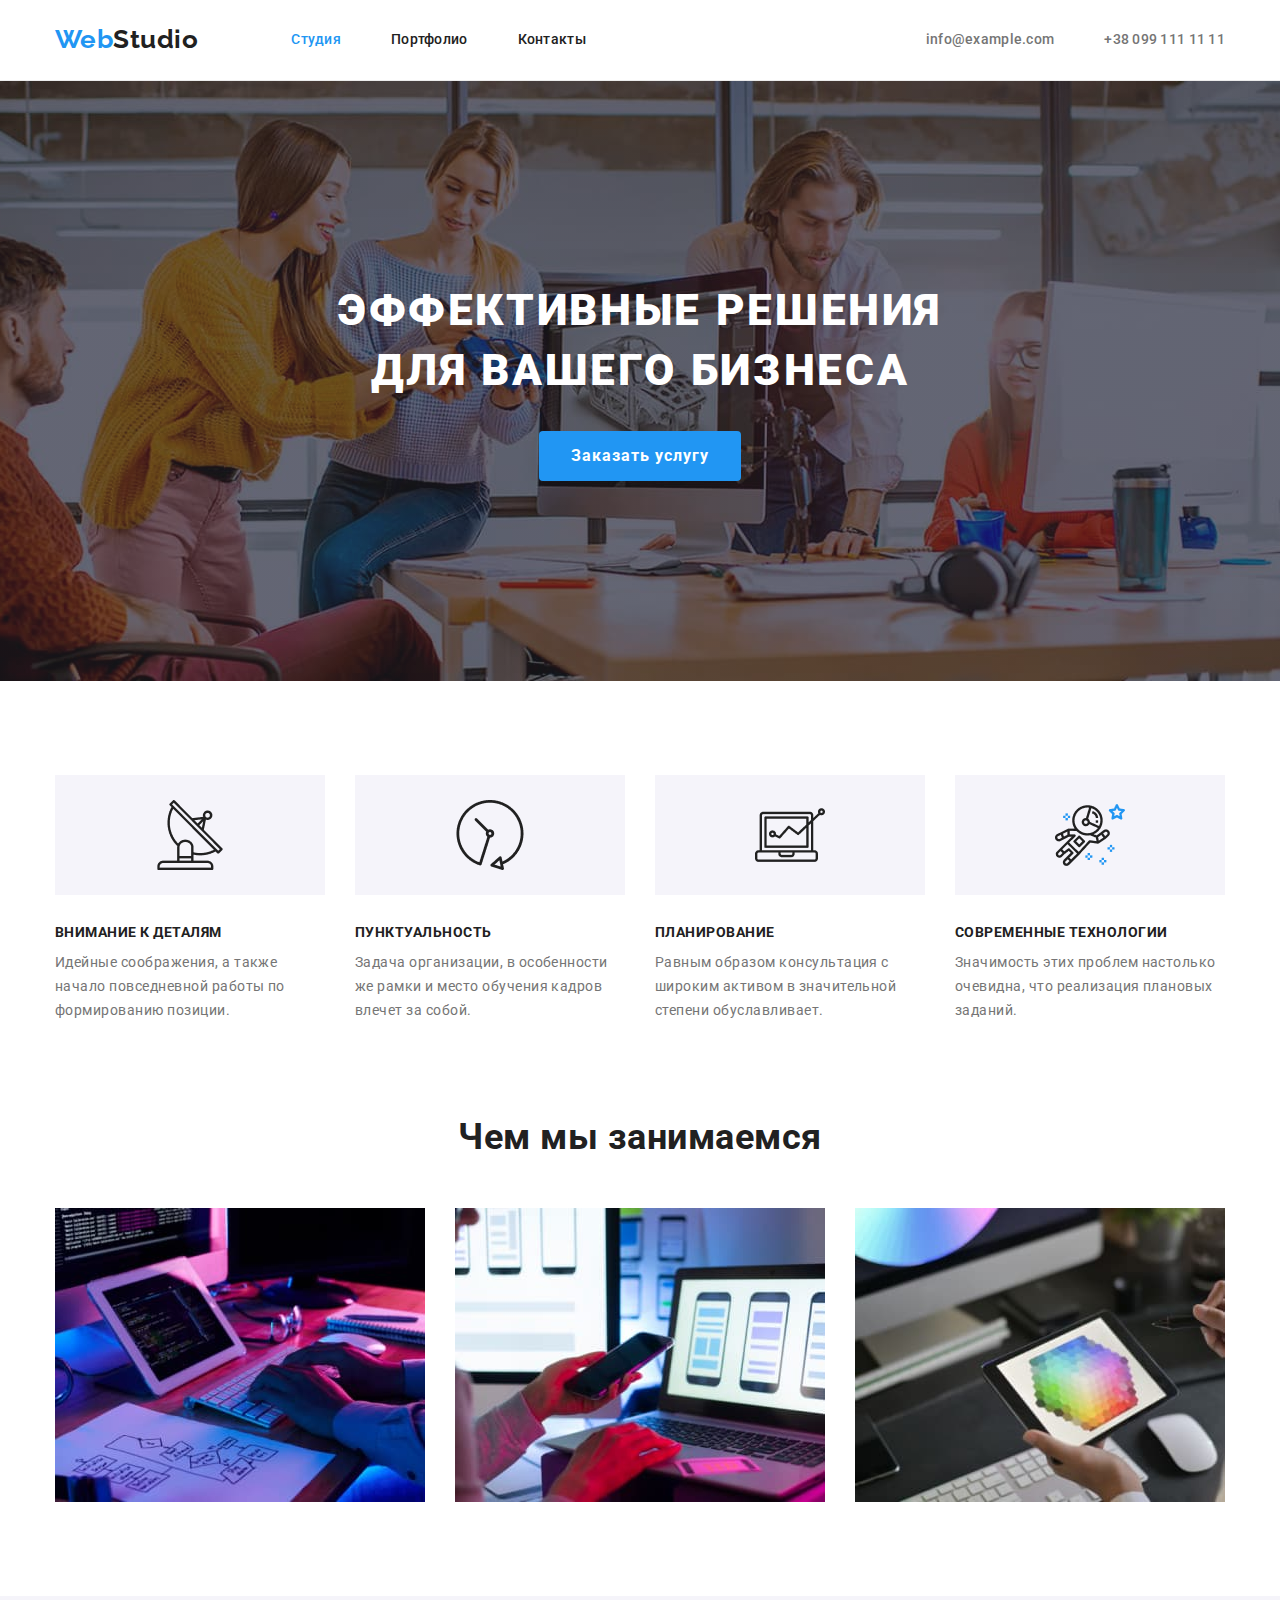
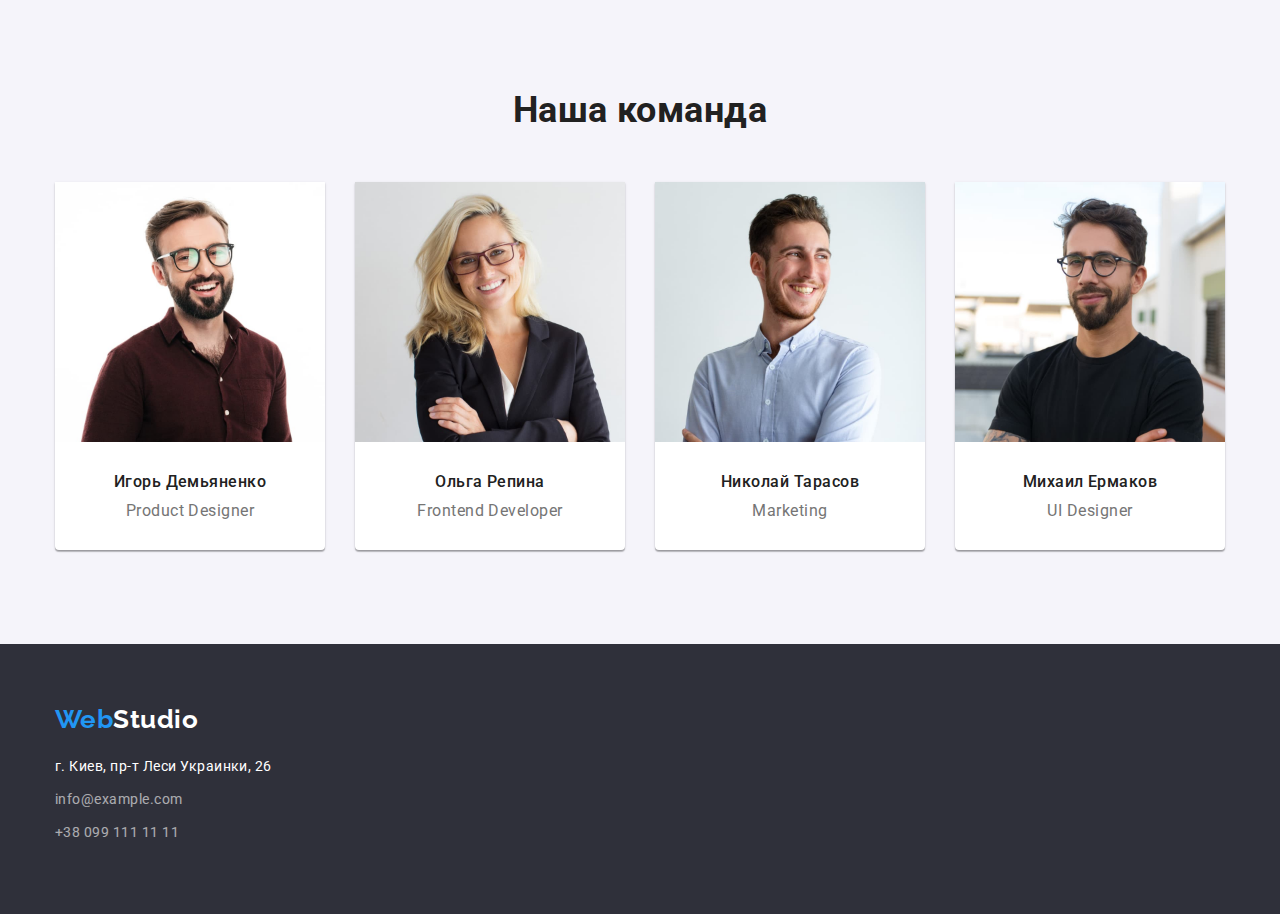
==== index.html @ 5384ff43 "добавляет изображения" ====
<!DOCTYPE html>
<html lang="ru">
<head>
    <meta charset="UTF-8">
    <meta http-equiv="X-UA-Compatible" content="IE=edge">
    <meta name="viewport" content="width=device-width, initial-scale=1.0">
    <title>WebStudio</title>
    <link rel="preconnect" href="https://fonts.gstatic.com">
    <link href="https://fonts.googleapis.com/css2?family=Raleway:wght@700&family=Roboto:wght@400;500;700;900&display=swap" rel="stylesheet">
    <link rel="stylesheet" href="https://cdnjs.cloudflare.com/ajax/libs/modern-normalize/1.0.0/modern-normalize.min.css">
    <link rel="stylesheet" href="css/styles.css">  
</head>
<body>
    <header class="header">
        <div class="container main">
          <nav class="nav-container">
                <a class="logo web header-logo" href="index.html" >Web<span class="studio-header">Studio</span></a>

            <ul class="nav-list">
                <li class="nav-item"><a href="index.html" class="link nav-link current">Студия</a></li>
                <li class="nav-item"><a href="portfolio.html" class="link nav-link">Портфолио</a></li>
                <li class="nav-item"><a href="" class="link nav-link">Контакты</a></li>
            </ul>
         </nav>

         <div class="header-contacts">
             <p class="nav-item"><a href="mailto:info@example.com" class="link header-link">info@example.com</a></p>
             <p class="nav-item"><a href="telto:+380991111111" class=" link header-link">+38 099 111 11 11</a></p>
          </div>
        </div>
    </header>

    <main>
        <section class="hero overlay">
              <h1 class="hero-title">Эффективные решения для вашего бизнеса</h1>
              <button type="button" class="button hero-button">Заказать услугу</button>
        </section>

       
        <section class="advantages section">
           <div class="container">
            <h2 class="visually-hidden">Преимущества</h2>
            <ul class="advantages-list">
                <li class="advantages-item first-icon">
                    <h3 class="advantages-caption">Внимание к деталям</h3>
                <p class="advantages-decription">Идейные соображения, а также начало повседневной работы по формированию позиции.</p>
             </li>

             <li class="advantages-item second-icon">
                 <h3 class="advantages-caption">Пунктуальность</h3>
                 <p class="advantages-decription">Задача организации, в особенности же рамки и место обучения кадров влечет за собой.</p>
             </li>

             <li class="advantages-item third-icon">
                 <h3 class="advantages-caption">Планирование</h3>
                 <p class="advantages-decription">Равным образом консультация с широким активом в значительной степени обуславливает.</p>
             </li>

             <li class="advantages-item fourth-icon">
                 <h3 class="advantages-caption">Современные технологии</h3>
                 <p class="advantages-decription">Значимость этих проблем настолько очевидна, что реализация плановых заданий.</p>
             </li>
            </ul>
           </div>
        </section>

        <section class="examples section">
          <div class="container">
            <h2 class="section-title">Чем мы занимаемся</h2>
            <ul class="examples-list">
            <li class="examples-list-item"><img class="img" src="images/1.jpg" alt="человек работает за планшетом" width="370" height="294"></li>
            <li class="examples-list-item"><img class="img" src="images/2.jpg" alt="человек работает за ноутбуком с телефоном в руке" width="370" height="294"></li>
            <li class="examples-list-item"><img class="img" src="images/3.jpg" alt="человек на планшете рассматривает цветовую диаграмму" width="370" height="294"></li>
            </ul>
          </div>
        </section>

        <section class="team section">
            <div class="container">
            <h2 class="section-title">Наша команда</h2>
            <ul class="team-list">
                <li class="team-person">
                    <img class="img" src="images/img1.jpg" alt="Игорь Демьяненко Product Designer" width="270" height="260">
                    <div class="team-person-description">
                      <h3 class="section-name">Игорь Демьяненко</h3>
                      <p class="team-description">Product Designer</p>
                    </div>
                </li>

                <li class="team-person">
                    <img class="img" src="images/img2.jpg" alt="Ольга Репина Frontend Developer" width="270" height="260">
                    <div class="team-person-description">
                      <h3 class="section-name">Ольга Репина</h3>
                      <p class="team-description">Frontend Developer</p>
                   </div>
                </li>

                <li class="team-person">
                    <img class="img" src="images/img3.jpg" alt="Николай Тарасов Marketing"  width="270" height="260">
                    <div class="team-person-description">
                      <h3 class="section-name">Николай Тарасов</h3>
                      <p class="team-description">Marketing</p>
                    </div>
                </li>

                <li class="team-person">
                    <img class="img" src="images/img4.jpg" alt="Михаил Ермаков UI Designer" width="270" height="260">
                    <div class="team-person-description">
                      <h3 class="section-name">Михаил Ермаков</h3>
                      <p class="team-description">UI Designer</p>
                    </div>
                </li>
            </ul>
          </div>
        </section>
   
    </main>

    <footer class="footer">
       <div class="container">
        <a class="logo web footer-logo" href="index.html" >Web<span class="studio-footer">Studio</span></a>

        <address class="address">
            <p class="footer-hover">г. Киев, пр-т Леси Украинки, 26</p>
            <a class="address-mail footer-hover" href="mailto:info@example.com" >info@example.com</a><br>
            <a class="address-mail footer-hover" href="telto:+380991111111" >+38 099 111 11 11</a>
        </address>
      </div>
    </footer>

</body>
</html>
---- css/styles.css ----
/*цвет-акцент #2196F3 */
/*цвет заголовков #212121;*/
/*цвет обычного текста  #757575;*/
/*цвет-акцент текста #FFFFFF;*/
/*цвет-акцент фона #2F303A;*/
/*цвет-акцент секции #F5F4FA;*/
/*section-title - h2*/
/*section-name - h3*/

:root {
    --accent-color: #2196F3;  
    --title-text-color: #212121;
    --text-color-accent: #ffffff;
    --background-color:  #E5E5E5;
    --background-color-accent: #2F303A;
    --background-color-section: #F5F4FA;
    --button-focus-color: #188CE8;
    --body-color: #757575;
    --projects-border-color: #EEEEEE;
    --header-border-bottom-color: #ECECEC;
    --hero-background-color: #C4C4C4;
    --title-font: "Raleway", sans-serif;
    --card-set-gap: 30px;
}

html {
    box-sizing: border-box;
  }
  
  *,
  *::before,
  *::after {
    box-sizing: inherit;
  }
  

body {
    font-family: "Roboto", sans-serif;
    color: var(--body-color);
    background-color: var(--text-color-accent);
    letter-spacing: 0.03em;
}

h1, h2, h3, h4, h5, h6, ul, p {
    margin: 0;
    padding: 0;
}
/*общие классы*/ 
.container {
    width: 1200px;
    margin: 0 auto;
    padding-left: 15px;
    padding-right: 15px;
   /* background-color: darkolivegreen;*/
}
.section {
    padding-top: 94px;
    padding-bottom: 94px;
}
.button {
    font-family: inherit;
    cursor: pointer;
    border-radius: 4px;
    border: none;
} 
.img {
    display: block;
    max-width: 100%;
    height: auto;
}

/*logo*/
.logo {
    font-family: var(--title-font);
    font-weight: 700;
    font-size: 26px;
    line-height: 1.19;
    text-decoration: none;
}
.web {
    color: var(--accent-color);
}
.header-logo {
    padding-top: 24px;
    padding-bottom: 25px;
}
.studio-header {
    color: var(--title-text-color);
}
.studio-footer {
    color: var(--text-color-accent);
}
/*навигационная панель*/
.header {
    background-color: var(--text-color-accent);
    border-bottom: 1px solid var(--header-border-bottom-color);
}
.nav-list{
    display: flex;
    flex-wrap: wrap;
    list-style: none;
    margin-left: 93px;
   /* background-color: yellowgreen;*/
}
.nav-item + .nav-item {
    margin-left: 50px;
}
.link {
    font-weight: 500;
    font-size: 14px;
    line-height: 1.14;
    letter-spacing: 0.02em;
    text-decoration: none;
}
.nav-link {
    display: block;
    padding-top: 32px;
    padding-bottom: 32px;
    color: var(--title-text-color);
}
.nav-link:hover,
.nav-link:focus,
.header-link:hover,
.header-link:focus {
    color: var(--accent-color);
}
.header-link {
    display: block;
    padding-top: 32px;
    padding-bottom: 32px;
    color: var(--text-color);
}

.header-contacts {
    display: flex;
    align-items: center;
    flex-wrap: wrap;
    list-style: none;
    margin-left: auto;
}
.nav-container {
    display: flex;
    align-items: center;
    flex-wrap: wrap;
}
.main {
    display: flex;
    align-items: center;
    flex-wrap: wrap;
}

/*блок герой*/
.hero {
    display: flex;
    flex-direction: column;
    align-items: center;
    justify-content: center;
    text-align: center;
    height: 600px;
    background-color: var(--background-color-accent);
}
.hero-title {
    max-width: 696px;
    font-weight: 900;
    font-size: 44px;
    line-height: 1.36;
    letter-spacing: 0.06em;
    text-transform: uppercase;
    color: var(--text-color-accent);
    margin-bottom: 30px;
  /*  background-color: yellowgreen;*/
}
.hero-button {
    display: inline-block;
    padding: 10px 32px;
    min-width: 200px;
    font-weight: 700;
    font-size: 16px;
    line-height: 1.87;
    letter-spacing: 0.06em;
    color: var(--text-color-accent);
    background-color: var(--accent-color);
}
.hero-button:focus,
.hero-button:hover {
    background-color: var(--button-focus-color);
    /*box-shadow: 0px 4px 4px rgba(0, 0, 0, 0.15);*/
}
.overlay {
    max-width: 1600px;
    height: 600px;
    margin-left: auto;
    margin-right: auto;
    background-image: linear-gradient( to right, rgba(47, 48, 58, 0.4), rgba(47, 48, 58, 0.4) ), url(../images/img-overlay.jpg);
    background-color: var(--hero-background-color);
    background-repeat: no-repeat;
    background-position: center;
    background-size: cover;
   
}
/*блок преимущества*/

.advantages-list {
    display: flex;
    margin-top: calc(-1 * var(--card-set-gap)); 
    margin-left: calc(-1 * var(--card-set-gap)); 
    list-style: none;
}
.advantages-item {
    flex-basis: calc((100% - 4 * var(--card-set-gap)) / 4);
    margin-left: var(--card-set-gap);
    margin-top: var(--card-set-gap);
}
.advantages-item::before {
    margin-bottom:  var(--card-set-gap);
    display: block;
    content: " ";
    height: 120px;
    background-color: var(--background-color-section);
    background-repeat: no-repeat;
    background-position: center;
}
.first-icon::before {
   background-image: url(../images/Vector\ \(1\).png);
}
.second-icon::before {
    background-image: url(../images/Vector\ \(2\).png);
}
.third-icon::before {
    background-image: url(../images/Vector\ \(3\).png);
}
.fourth-icon::before {
    background-image: url(../images/astronaut\ 1.png);
}
.advantages-caption {
    margin-bottom: 10px;
    font-weight: 700;
    font-size: 14px;
    line-height: 1.14;
    text-transform: uppercase;
    color: var(--title-text-color);
}
.advantages-decription {
    font-size: 14px;
    line-height: 1.71;
}
.visually-hidden {
    position: absolute !important;
    clip: rect(1px 1px 1px 1px);
    clip: rect(1px, 1px, 1px,1px);
    padding: 0 !important;
    border: 0 !important;
    height: 1px !important;
    width: 1px !important;
    overflow: hidden;
  }

/*examples - чем мы занимаемся*/
.section-title {
    margin-bottom: 50px;
    font-weight: 700;
    font-size: 36px;
    line-height: 1.16;
    text-align: center;
    color: var(--title-text-color);
}
.examples {
    padding-top: 0;
}
.examples-list {
    display: flex;
    justify-content: center;
    flex-wrap: wrap;
    list-style: none;
}
.examples-list-item:not(:last-child) {
    margin-right: var(--card-set-gap);
}

/*team - наша команда*/
.team {
    background-color: var(--background-color-section);
}
.team-list {
    display: flex;
    flex-wrap: wrap;
    justify-content: center;
    margin-top: calc(-1 * var(--card-set-gap));
    margin-left: calc(-1 * var(--card-set-gap));
    list-style: none;
}
.section-name {
    margin-bottom: 10px;
    font-weight: 500;
    font-size: 16px;
    line-height: 1.19;
    color: var(--title-text-color);
}
.team-person {
    flex-basis: calc((100% - 4 * var(--card-set-gap)) / 4);
    margin-left: var(--card-set-gap);
    margin-top: var(--card-set-gap);
    text-align: center;
    background-color: var(--text-color-accent);
    border-radius: 0px 0px 4px 4px;
    box-shadow: 0px 1px 3px rgba(0, 0, 0, 0.12), 0px 1px 1px rgba(0, 0, 0, 0.14), 0px 2px 1px rgba(0, 0, 0, 0.2);
}
.team-description {
    font-size: 16px;
    line-height: 1.19;
}
.team-person-description{
   padding: 30px 24px;
}

/*footer*/
.footer {
    background-color: var(--background-color-accent);
    padding-top: 60px;
    padding-bottom: 60px;
}
.footer-logo {
    display: inline-block;
    margin-bottom: 20px;
}
.address {
    font-style: normal;
    font-size: 14px;
    line-height: 1.71;
    color: var(--text-color-accent);
}
.address-mail {
    display: inline-block;
    margin-bottom: 9px;
    text-decoration: none;
    color: var(--text-color-accent);
    opacity: 0.6;

}
.footer-hover {
    margin-bottom: 9px;
    font-weight: 400;
}
.footer-hover:focus,
.footer-hover:hover {
    color: var(--accent-color);
}



/*PORTFOLIO!!!*/

.projects-list {
    display: flex;
    flex-wrap: wrap;
    justify-content: center;
    margin-bottom: 50px;
    list-style: none;
}
.projects-list-item:not(:last-child){
    margin-right: 8px;
}
.projects-button {
    padding: 6px 22px;
    font-weight: 500;
    font-size: 16px;
    line-height: 1.62;
    text-align: center;
    border: none;
    color: var(--title-text-color);
    background-color: var(--background-color-section);
}
.projects-button:focus,
.projects-button:hover {
    background-color: var(--accent-color);
    color: var(--text-color-accent);
}
.projects-gallery {
    display: flex;
    flex-wrap: wrap;
    margin-top: calc(-1 * var(--card-set-gap));
    margin-left: calc(-1 * var(--card-set-gap));
    list-style: none;
}
.projects-name{
    font-weight: 700;
    font-size: 18px;
    line-height: 2;
    letter-spacing: 0.06em;
    color: var(--title-text-color);
}
.projects-description {
    margin-top: 4px;
    font-size: 16px;
    line-height: 1.19;
}
.projects-border {
    padding: 20px 24px;
    width: 370px;
    background-color: var(--text-color-accent);
    border-bottom: 1px solid var(--projects-border-color);
    border-right: 1px solid var(--projects-border-color);
    border-left: 1px solid var(--projects-border-color);
}
.projects-item {
    flex-basis: calc((100% - 3 * var(--card-set-gap)) / 3);
    margin-left: var(--card-set-gap);
    margin-top: var(--card-set-gap);
}
.current {
    color: var(--accent-color);
}
.projects-button-option {
    background-color: var(--accent-color);
    color: var(--text-color-accent);
}
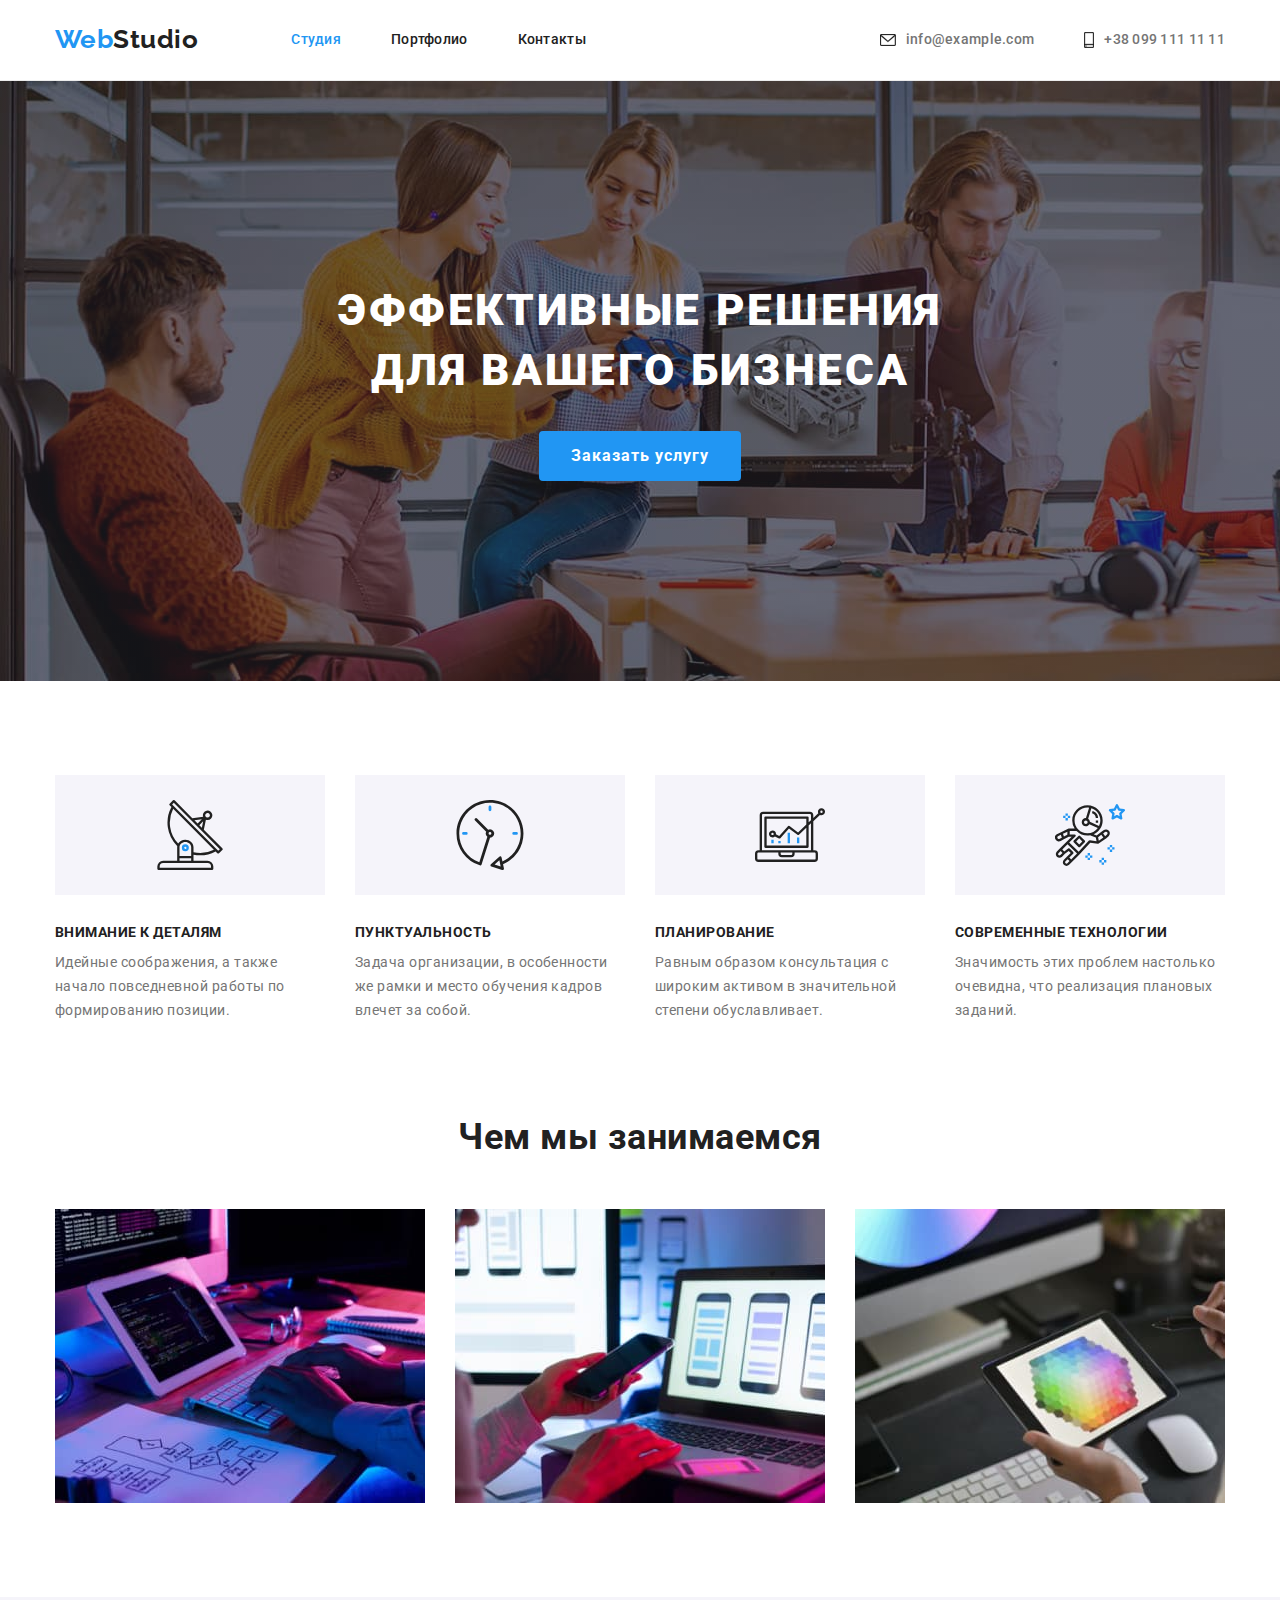
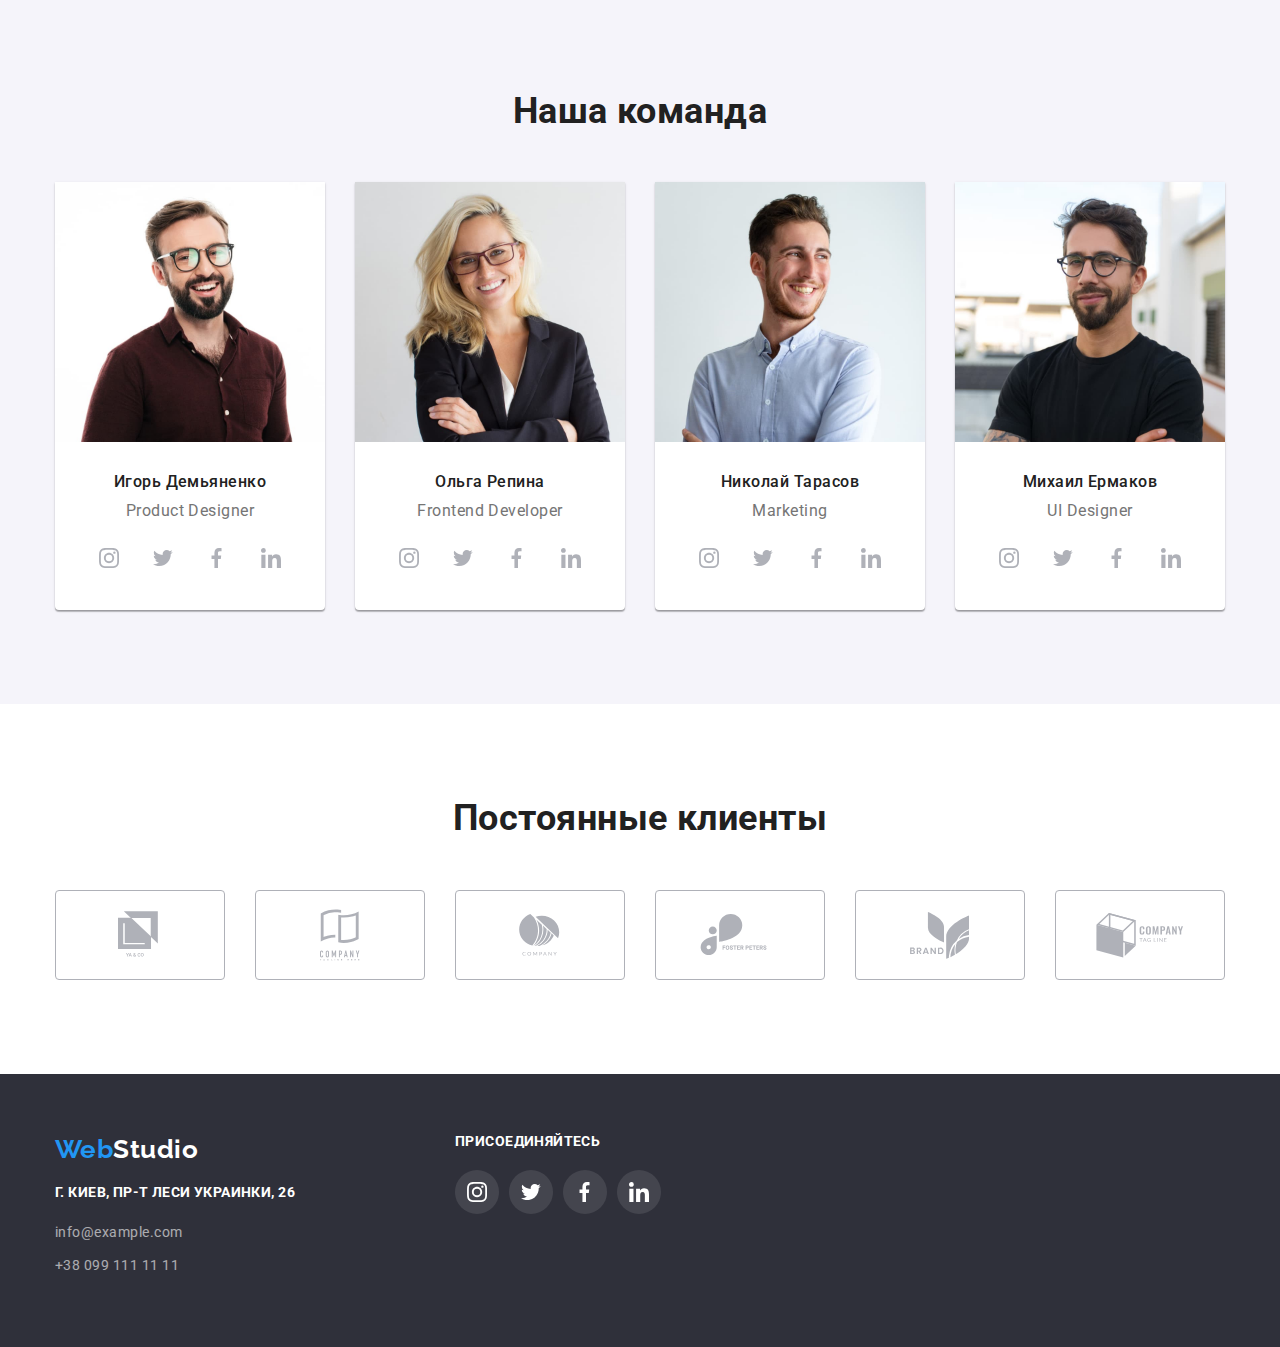
==== commit 72585201: "оформляет декоративные эффекты и элементы" ====
--- a/index.html
+++ b/index.html
@@ -24,8 +24,19 @@
          </nav>
 
          <div class="header-contacts">
-             <p class="nav-item"><a href="mailto:info@example.com" class="link header-link">info@example.com</a></p>
-             <p class="nav-item"><a href="telto:+380991111111" class=" link header-link">+38 099 111 11 11</a></p>
+             <p class="nav-item">
+               <a class="link header-link" href="mailto:info@example.com">
+               <svg class="icon-contacts" width="16" height="12">
+                 <use href="images/icons.svg#icon-envelope"></use>
+               </svg>
+              info@example.com</a>
+            </p>
+             <p class="nav-item">
+               <a class="link header-link" href="telto:+380991111111">
+              <svg class="icon-contacts" width="10" height="16">
+                <use href="images/icons.svg#icon-smartphone"></use>
+              </svg>+38 099 111 11 11</a>
+            </p>
           </div>
         </div>
     </header>
@@ -41,22 +52,46 @@
            <div class="container">
             <h2 class="visually-hidden">Преимущества</h2>
             <ul class="advantages-list">
+
+              
+
                 <li class="advantages-item first-icon">
+                  <div class="advantages-icons">
+                     <svg class="icon-ad">
+                      <use href="images/icons.svg#icon-antenna"></use>
+                    </svg>
+                 </div>
+
                     <h3 class="advantages-caption">Внимание к деталям</h3>
                 <p class="advantages-decription">Идейные соображения, а также начало повседневной работы по формированию позиции.</p>
              </li>
 
              <li class="advantages-item second-icon">
+              <div class="advantages-icons">
+                <svg class="icon-ad">
+                 <use href="images/icons.svg#icon-clock"></use>
+               </svg>
+            </div>
                  <h3 class="advantages-caption">Пунктуальность</h3>
                  <p class="advantages-decription">Задача организации, в особенности же рамки и место обучения кадров влечет за собой.</p>
              </li>
 
              <li class="advantages-item third-icon">
+              <div class="advantages-icons">
+                <svg class="icon-ad">
+                 <use href="images/icons.svg#icon-diagram"></use>
+               </svg>
+            </div>
                  <h3 class="advantages-caption">Планирование</h3>
                  <p class="advantages-decription">Равным образом консультация с широким активом в значительной степени обуславливает.</p>
              </li>
 
              <li class="advantages-item fourth-icon">
+              <div class="advantages-icons">
+                <svg class="icon-ad">
+                 <use href="images/icons.svg#icon-astronaut"></use>
+               </svg>
+            </div>
                  <h3 class="advantages-caption">Современные технологии</h3>
                  <p class="advantages-decription">Значимость этих проблем настолько очевидна, что реализация плановых заданий.</p>
              </li>
@@ -85,6 +120,37 @@
                       <h3 class="section-name">Игорь Демьяненко</h3>
                       <p class="team-description">Product Designer</p>
                     </div>
+
+                    <ul class="social-icons">
+                      <li class="social-icons-item">
+                        <a href="" class="social-icons-link" target="_blank" rel="noopener noreferrer" area-label="instagram">
+                          <svg class="icon">
+                            <use href="images/icons.svg#icon-instagram"></use>
+                          </svg>
+                        </a>
+                      </li>
+                      <li class="social-icons-item">
+                        <a href="" class="social-icons-link" target="_blank" rel="noopener noreferrer" area-label="twitter">
+                          <svg class="icon">
+                            <use href="images/icons.svg#icon-twitter"></use>
+                          </svg>
+                        </a>  
+                      </li>
+                      <li class="social-icons-item">
+                        <a href="" class="social-icons-link" target="_blank" rel="noopener noreferrer" area-label="facebook">
+                          <svg class="icon">
+                            <use href="images/icons.svg#icon-facebook"></use>
+                          </svg>
+                        </a>
+                      </li>
+                      <li class="social-icons-item">
+                        <a href="" class="social-icons-link" target="_blank" rel="noopener noreferrer" area-label="linkedin">
+                          <svg class="icon">
+                            <use href="images/icons.svg#icon-linkedin"></use>
+                          </svg>
+                        </a>
+                      </li>
+                    </ul>
                 </li>
 
                 <li class="team-person">
@@ -93,6 +159,37 @@
                       <h3 class="section-name">Ольга Репина</h3>
                       <p class="team-description">Frontend Developer</p>
                    </div>
+
+                   <ul class="social-icons">
+                    <li class="social-icons-item">
+                      <a href="" class="social-icons-link" target="_blank" rel="noopener noreferrer" area-label="instagram">
+                        <svg class="icon">
+                          <use href="images/icons.svg#icon-instagram"></use>
+                        </svg>
+                      </a>
+                    </li>
+                    <li class="social-icons-item">
+                      <a href="" class="social-icons-link" target="_blank" rel="noopener noreferrer" area-label="twitter">
+                        <svg class="icon">
+                          <use href="images/icons.svg#icon-twitter"></use>
+                        </svg>
+                      </a>  
+                    </li>
+                    <li class="social-icons-item">
+                      <a href="" class="social-icons-link" target="_blank" rel="noopener noreferrer" area-label="facebook">
+                        <svg class="icon">
+                          <use href="images/icons.svg#icon-facebook"></use>
+                        </svg>
+                      </a>
+                    </li>
+                    <li class="social-icons-item">
+                      <a href="" class="social-icons-link" target="_blank" rel="noopener noreferrer" area-label="linkedin">
+                        <svg class="icon">
+                          <use href="images/icons.svg#icon-linkedin"></use>
+                        </svg>
+                      </a>
+                    </li>
+                  </ul>
                 </li>
 
                 <li class="team-person">
@@ -101,6 +198,37 @@
                       <h3 class="section-name">Николай Тарасов</h3>
                       <p class="team-description">Marketing</p>
                     </div>
+
+                    <ul class="social-icons">
+                      <li class="social-icons-item">
+                        <a href="" class="social-icons-link" target="_blank" rel="noopener noreferrer" area-label="instagram">
+                          <svg class="icon">
+                            <use href="images/icons.svg#icon-instagram"></use>
+                          </svg>
+                        </a>
+                      </li>
+                      <li class="social-icons-item">
+                        <a href="" class="social-icons-link" target="_blank" rel="noopener noreferrer" area-label="twitter">
+                          <svg class="icon">
+                            <use href="images/icons.svg#icon-twitter"></use>
+                          </svg>
+                        </a>  
+                      </li>
+                      <li class="social-icons-item">
+                        <a href="" class="social-icons-link" target="_blank" rel="noopener noreferrer" area-label="facebook">
+                          <svg class="icon">
+                            <use href="images/icons.svg#icon-facebook"></use>
+                          </svg>
+                        </a>
+                      </li>
+                      <li class="social-icons-item">
+                        <a href="" class="social-icons-link" target="_blank" rel="noopener noreferrer" area-label="linkedin">
+                          <svg class="icon">
+                            <use href="images/icons.svg#icon-linkedin"></use>
+                          </svg>
+                        </a>
+                      </li>
+                    </ul>
                 </li>
 
                 <li class="team-person">
@@ -109,15 +237,105 @@
                       <h3 class="section-name">Михаил Ермаков</h3>
                       <p class="team-description">UI Designer</p>
                     </div>
+
+                    <ul class="social-icons">
+                      <li class="social-icons-item">
+                        <a href="" class="social-icons-link" target="_blank" rel="noopener noreferrer" area-label="instagram">
+                          <svg class="icon">
+                            <use href="images/icons.svg#icon-instagram"></use>
+                          </svg>
+                        </a>
+                      </li>
+                      <li class="social-icons-item">
+                        <a href="" class="social-icons-link" target="_blank" rel="noopener noreferrer" area-label="twitter">
+                          <svg class="icon">
+                            <use href="images/icons.svg#icon-twitter"></use>
+                          </svg>
+                        </a>  
+                      </li>
+                      <li class="social-icons-item">
+                        <a href="" class="social-icons-link" target="_blank" rel="noopener noreferrer" area-label="facebook">
+                          <svg class="icon">
+                            <use href="images/icons.svg#icon-facebook"></use>
+                          </svg>
+                        </a>
+                      </li>
+                      <li class="social-icons-item">
+                        <a href="" class="social-icons-link" target="_blank" rel="noopener noreferrer" area-label="linkedin"> 
+                          <svg class="icon">
+                            <use href="images/icons.svg#icon-linkedin"></use>
+                          </svg>
+                        </a>
+                      </li>
+                    </ul>
                 </li>
             </ul>
           </div>
         </section>
+
+        <section class="section">
+          <div class="container">
+            <h2 class="section-title">Постоянные клиенты</h2>
+            <ul class="clients-list">
+              <li class="clients-item">
+                <a href="" class="clients-link" target="_blank" rel="noopener noreferrer" area-label="linkedin">
+                  <svg class="clients-icon" width="44" height="49">
+                    <use href="images/icons.svg#icon-logo-1"></use>
+                  </svg>
+                </a>
+              </li>
+
+              <li class="clients-item">
+                <a href="" class="clients-link" target="_blank" rel="noopener noreferrer" area-label="linkedin">
+                  <svg class="clients-icon" width="40" height="52">
+                    <use href="images/icons.svg#icon-logo-2"></use>
+                  </svg>
+                </a>
+              </li>
+
+              <li class="clients-item">
+                <a href="" class="clients-link" target="_blank" rel="noopener noreferrer" area-label="linkedin">
+                  <svg class="clients-icon" width="41" height="42">
+                    <use href="images/icons.svg#icon-logo-3"></use>
+                  </svg>
+                </a>
+              </li>
+
+              <li class="clients-item">
+                <a href="" class="clients-link" target="_blank" rel="noopener noreferrer" area-label="linkedin">
+                  <svg class="clients-icon" width="80" height="42">
+                    <use href="images/icons.svg#icon-logo-4"></use>
+                  </svg>
+                </a>
+              </li>
+
+              <li class="clients-item">
+                <a href="" class="clients-link" target="_blank" rel="noopener noreferrer" area-label="linkedin">
+                  <svg class="clients-icon" width="59" height="47">
+                    <use href="images/icons.svg#icon-logo-5"></use>
+                  </svg>
+                </a>
+              </li>
+
+              <li class="clients-item">
+                <a href="" class="clients-link" target="_blank" rel="noopener noreferrer" area-label="linkedin">
+                  <svg class="clients-icon" width="88" height="45">
+                    <use href="images/icons.svg#icon-logo-6"></use>
+                  </svg>
+                </a>
+              </li>
+            </ul>
+          </div>
+        </section>
    
+
+
     </main>
 
     <footer class="footer">
-       <div class="container">
+       <div class="container ">
+         <div class="footer-container">
+         <div class="container-contacts-footer">
         <a class="logo web footer-logo" href="index.html" >Web<span class="studio-footer">Studio</span></a>
 
         <address class="address">
@@ -126,6 +344,44 @@
             <a class="address-mail footer-hover" href="telto:+380991111111" >+38 099 111 11 11</a>
         </address>
       </div>
+
+      <div class="container-contacts-footer">
+        <p>Присоединяйтесь</p>
+
+        <ul class="social-icons">
+          <li class="social-icons-item">
+            <a href="" class="social-icons-link" target="_blank" rel="noopener noreferrer" area-label="instagram">
+              <svg class="icon footer-icon">
+                <use href="images/icons.svg#icon-instagram"></use>
+              </svg>
+            </a>
+          </li>
+          <li class="social-icons-item">
+            <a href="" class="social-icons-link" target="_blank" rel="noopener noreferrer" area-label="twitter">
+              <svg class="icon footer-icon">
+                <use href="images/icons.svg#icon-twitter"></use>
+              </svg>
+            </a>  
+          </li>
+          <li class="social-icons-item">
+            <a href="" class="social-icons-link" target="_blank" rel="noopener noreferrer" area-label="facebook">
+              <svg class="icon footer-icon">
+                <use href="images/icons.svg#icon-facebook"></use>
+              </svg>
+            </a>
+          </li>
+          <li class="social-icons-item">
+            <a href="" class="social-icons-link" target="_blank" rel="noopener noreferrer" area-label="linkedin">
+              <svg class="icon footer-icon">
+                <use href="images/icons.svg#icon-linkedin"></use>
+              </svg>
+            </a>
+          </li>
+        </ul>
+    
+      </div>
+    </div>
+      </div>
     </footer>
 
 </body>
--- a/css/styles.css
+++ b/css/styles.css
@@ -19,6 +19,7 @@
     --projects-border-color: #EEEEEE;
     --header-border-bottom-color: #ECECEC;
     --hero-background-color: #C4C4C4;
+    --icons-colos: #AFB1B8;
     --title-font: "Raleway", sans-serif;
     --card-set-gap: 30px;
 }
@@ -90,6 +91,7 @@
 .studio-footer {
     color: var(--text-color-accent);
 }
+
 /*навигационная панель*/
 .header {
     background-color: var(--text-color-accent);
@@ -100,7 +102,6 @@
     flex-wrap: wrap;
     list-style: none;
     margin-left: 93px;
-   /* background-color: yellowgreen;*/
 }
 .nav-item + .nav-item {
     margin-left: 50px;
@@ -125,10 +126,11 @@
     color: var(--accent-color);
 }
 .header-link {
-    display: block;
+    display: flex;
+    align-items: center;
     padding-top: 32px;
     padding-bottom: 32px;
-    color: var(--text-color);
+    color: var(--body-color);
 }
 
 .header-contacts {
@@ -148,6 +150,17 @@
     align-items: center;
     flex-wrap: wrap;
 }
+.icon-contacts {
+    margin-right: 10px;
+    stroke: currentColor; 
+}
+
+.header-link:hover .icon-contacts,
+.header-link:focus .icon-contacts {
+    stroke: currentColor; 
+    stroke-width: 3px;
+}
+
 
 /*блок герой*/
 .hero {
@@ -168,7 +181,6 @@
     text-transform: uppercase;
     color: var(--text-color-accent);
     margin-bottom: 30px;
-  /*  background-color: yellowgreen;*/
 }
 .hero-button {
     display: inline-block;
@@ -184,7 +196,6 @@
 .hero-button:focus,
 .hero-button:hover {
     background-color: var(--button-focus-color);
-    /*box-shadow: 0px 4px 4px rgba(0, 0, 0, 0.15);*/
 }
 .overlay {
     max-width: 1600px;
@@ -194,7 +205,7 @@
     background-image: linear-gradient( to right, rgba(47, 48, 58, 0.4), rgba(47, 48, 58, 0.4) ), url(../images/img-overlay.jpg);
     background-color: var(--hero-background-color);
     background-repeat: no-repeat;
-    background-position: center;
+    background-position: top left;
     background-size: cover;
    
 }
@@ -211,6 +222,7 @@
     margin-left: var(--card-set-gap);
     margin-top: var(--card-set-gap);
 }
+/*
 .advantages-item::before {
     margin-bottom:  var(--card-set-gap);
     display: block;
@@ -221,16 +233,31 @@
     background-position: center;
 }
 .first-icon::before {
-   background-image: url(../images/Vector\ \(1\).png);
+   background-image: url(//images/icons.svg);
 }
 .second-icon::before {
-    background-image: url(../images/Vector\ \(2\).png);
+    background-image: url(../images/Vector-1.svg);
 }
 .third-icon::before {
-    background-image: url(../images/Vector\ \(3\).png);
+    background-image: url(../images/Vector-2.svg);
 }
 .fourth-icon::before {
-    background-image: url(../images/astronaut\ 1.png);
+    background-image: url(../images/astronaut.svg);
+}
+*/
+
+.icon-ad {
+    width: 70px;
+    height: 70px;
+}
+.advantages-icons {
+    display: flex;
+    align-items: center;
+    justify-content: center;
+  width: 270px;
+  height: 120px;
+  margin-bottom: var(--card-set-gap);
+  background-color: var(--background-color-section);
 }
 .advantages-caption {
     margin-bottom: 10px;
@@ -303,14 +330,96 @@
     text-align: center;
     background-color: var(--text-color-accent);
     border-radius: 0px 0px 4px 4px;
-    box-shadow: 0px 1px 3px rgba(0, 0, 0, 0.12), 0px 1px 1px rgba(0, 0, 0, 0.14), 0px 2px 1px rgba(0, 0, 0, 0.2);
+    box-shadow: 0px 1px 3px rgba(0, 0, 0, 0.12), 
+    0px 1px 1px rgba(0, 0, 0, 0.14),
+    0px 2px 1px rgba(0, 0, 0, 0.2);
 }
 .team-description {
     font-size: 16px;
     line-height: 1.19;
 }
 .team-person-description{
-   padding: 30px 24px;
+   padding-top: 30px;
+   padding-left: 24px;
+   padding-right: 24px;
+   margin-bottom: 16px;
+}
+
+
+/*Иконки*/
+
+.social-icons {
+    display: inline-flex;
+    list-style: none;
+    margin-bottom: 30px;
+}
+.icon {
+    width: 20px;
+    height: 20px;
+    fill: var(--icons-colos);
+}
+.social-icons-item {
+    width: 44px;
+    height: 44px;
+}
+.social-icons-link {
+   display: flex;
+   justify-content: center;
+    align-items: center;
+    width: 100%;
+    height: 100%;
+    border-radius: 50%;
+    background-color: var(--text-color-accent);
+}
+.social-icons-link:hover .icon, 
+.social-icons-link:focus .icon {
+   fill: var(--text-color-accent);
+   background-color: var(--accent-color);
+}
+.social-icons-link:hover, 
+.social-icons-link:focus {
+   background-color: var(--accent-color);
+}
+
+.social-icons-item:not(:last-child) {
+    margin-right: 10px;
+}
+
+
+/*наши клиенты*/
+.clients-list {
+    list-style: none;
+    display: flex;
+    flex-wrap: wrap;
+    margin-top: calc(-1 * var(--card-set-gap));
+    margin-left: calc(-1 * var(--card-set-gap));
+}
+.clients-item {
+    width: 170px;
+    height: 90px;
+    margin-left: var(--card-set-gap);
+    margin-top: var(--card-set-gap);
+    flex-basis: calc((100% - 6 * 30px) / 6);
+}
+.clients-link {
+  display: inline-flex;
+  justify-content: center;
+  align-items: center;
+  border: 1px solid #AFB1B8;
+  border-radius: 4px;
+  width: 100%;
+  height: 100%;
+}
+.clients-icon {
+    fill: var(--icons-colos);
+}
+.clients-link:hover .clients-icon,
+.clients-link:focus .clients-icon {
+   fill: var(--accent-color);
+}
+.clients-link:hover,
+.clients-link:focus {
+   border-color: var(--accent-color);
 }
 
 /*footer*/
@@ -335,7 +444,6 @@
     text-decoration: none;
     color: var(--text-color-accent);
     opacity: 0.6;
-
 }
 .footer-hover {
     margin-bottom: 9px;
@@ -346,7 +454,36 @@
     color: var(--accent-color);
 }
 
-
+.container-contacts-footer p {
+    margin-bottom: 20px;
+    font-weight: 700;
+    font-size: 14px;
+    line-height: 1.14;
+    letter-spacing: 0.03em;
+    text-transform: uppercase;
+    color: var(--text-color-accent);
+}
+.container-contacts-footer .social-icons-link {
+    background-color:  rgba(255, 255, 255, 0.1);
+}
+.footer-icon {
+  fill: var(--text-color-accent);
+}
+.footer-container {
+    display: flex;
+    flex-wrap: wrap;
+    margin-top: calc(-1 * var(--card-set-gap));
+    margin-left: calc(-1 * var(--card-set-gap));
+}
+.container-contacts-footer {
+    margin-left: var(--card-set-gap);
+    margin-top: var(--card-set-gap);
+    flex-basis: calc((100% - 3 * 30px) / 3);
+}
+.social-icons-link:hover,
+.social-icons-link:focus {
+    background-color: var(--accent-color);
+}
 
 /*PORTFOLIO!!!*/
 
@@ -374,6 +511,9 @@
 .projects-button:hover {
     background-color: var(--accent-color);
     color: var(--text-color-accent);
+    box-shadow: 0px 3px 1px rgba(0, 0, 0, 0.1),
+     0px 1px 2px rgba(0, 0, 0, 0.08), 
+     0px 2px 2px rgba(0, 0, 0, 0.12);
 }
 .projects-gallery {
     display: flex;
@@ -407,6 +547,17 @@
     margin-left: var(--card-set-gap);
     margin-top: var(--card-set-gap);
 }
+.projects-link {
+    display: block;
+    text-decoration: none;
+    color: inherit;
+}
+.projects-link:focus,
+.projects-link:hover {
+    box-shadow: 0px 1px 1px rgba(0, 0, 0, 0.12), 
+    0px 4px 4px rgba(0, 0, 0, 0.06), 
+    1px 4px 6px rgba(0, 0, 0, 0.16);
+}
 .current {
     color: var(--accent-color);
 }
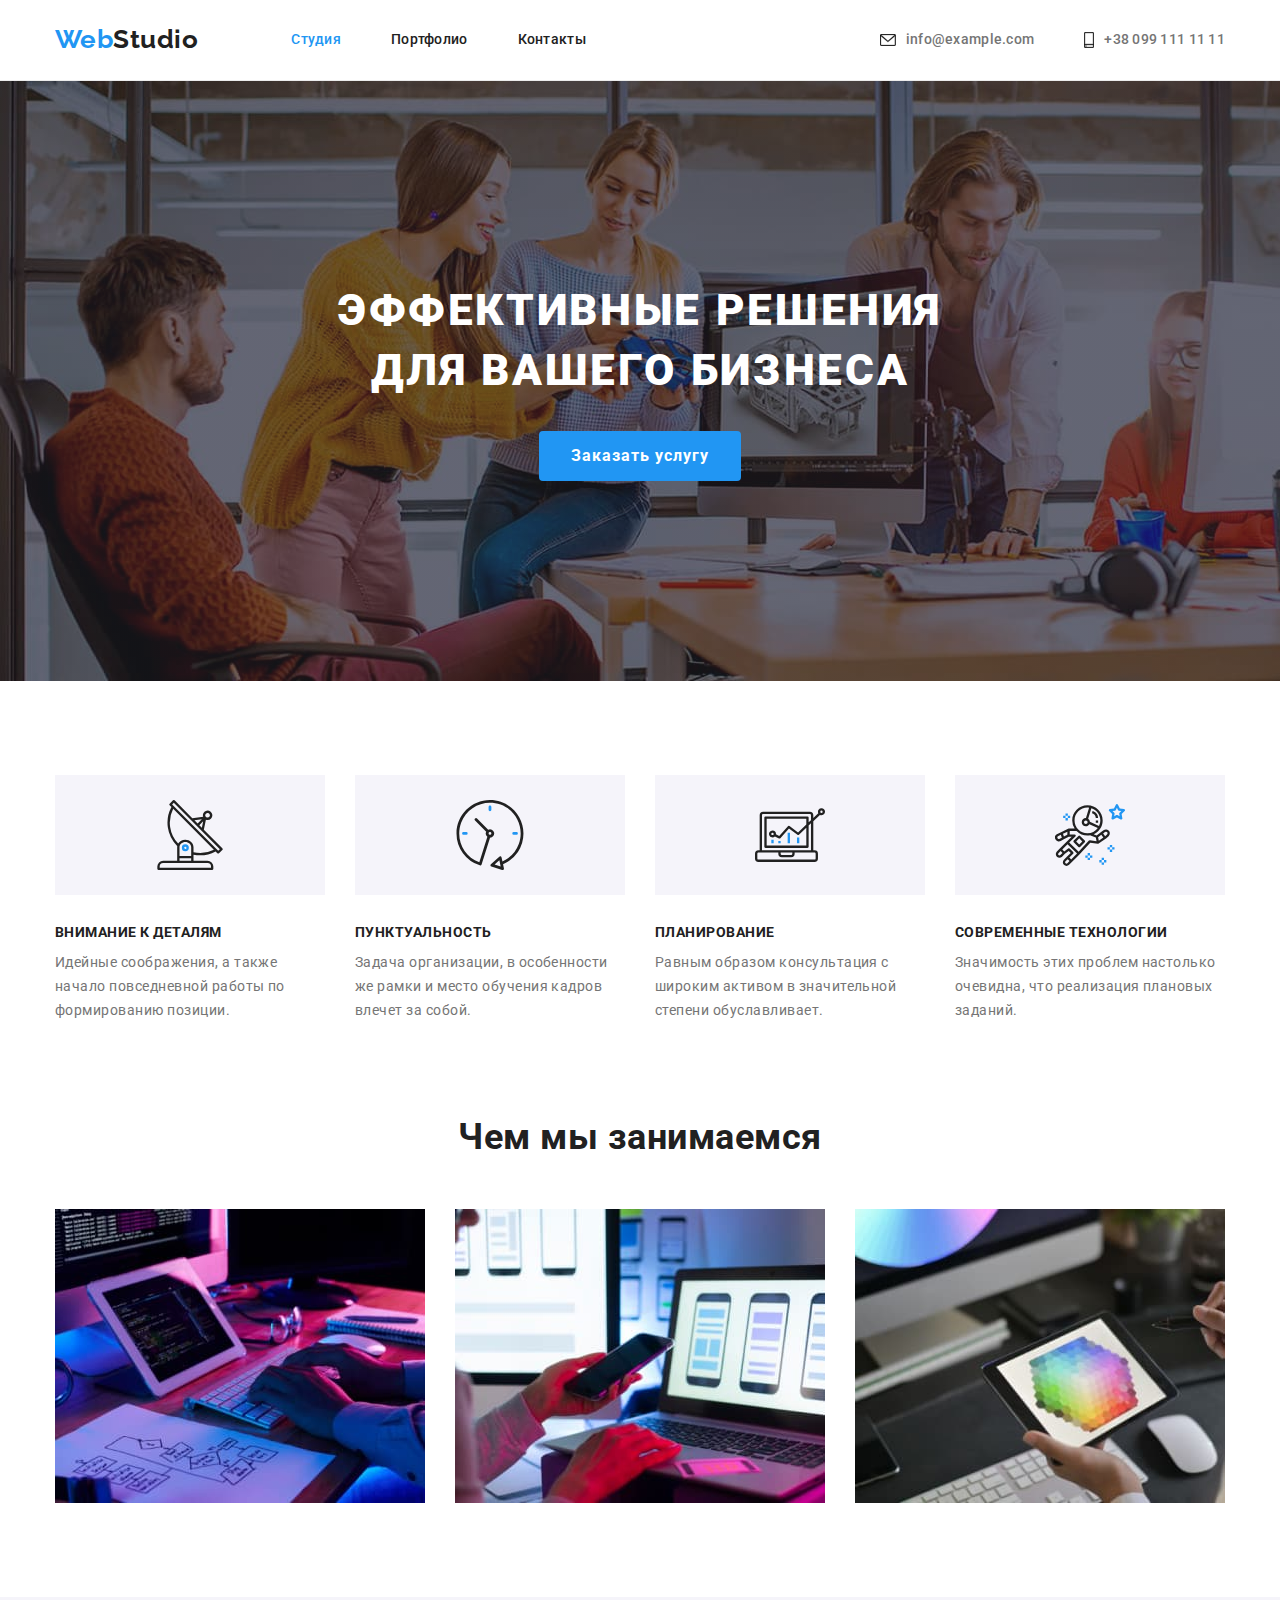
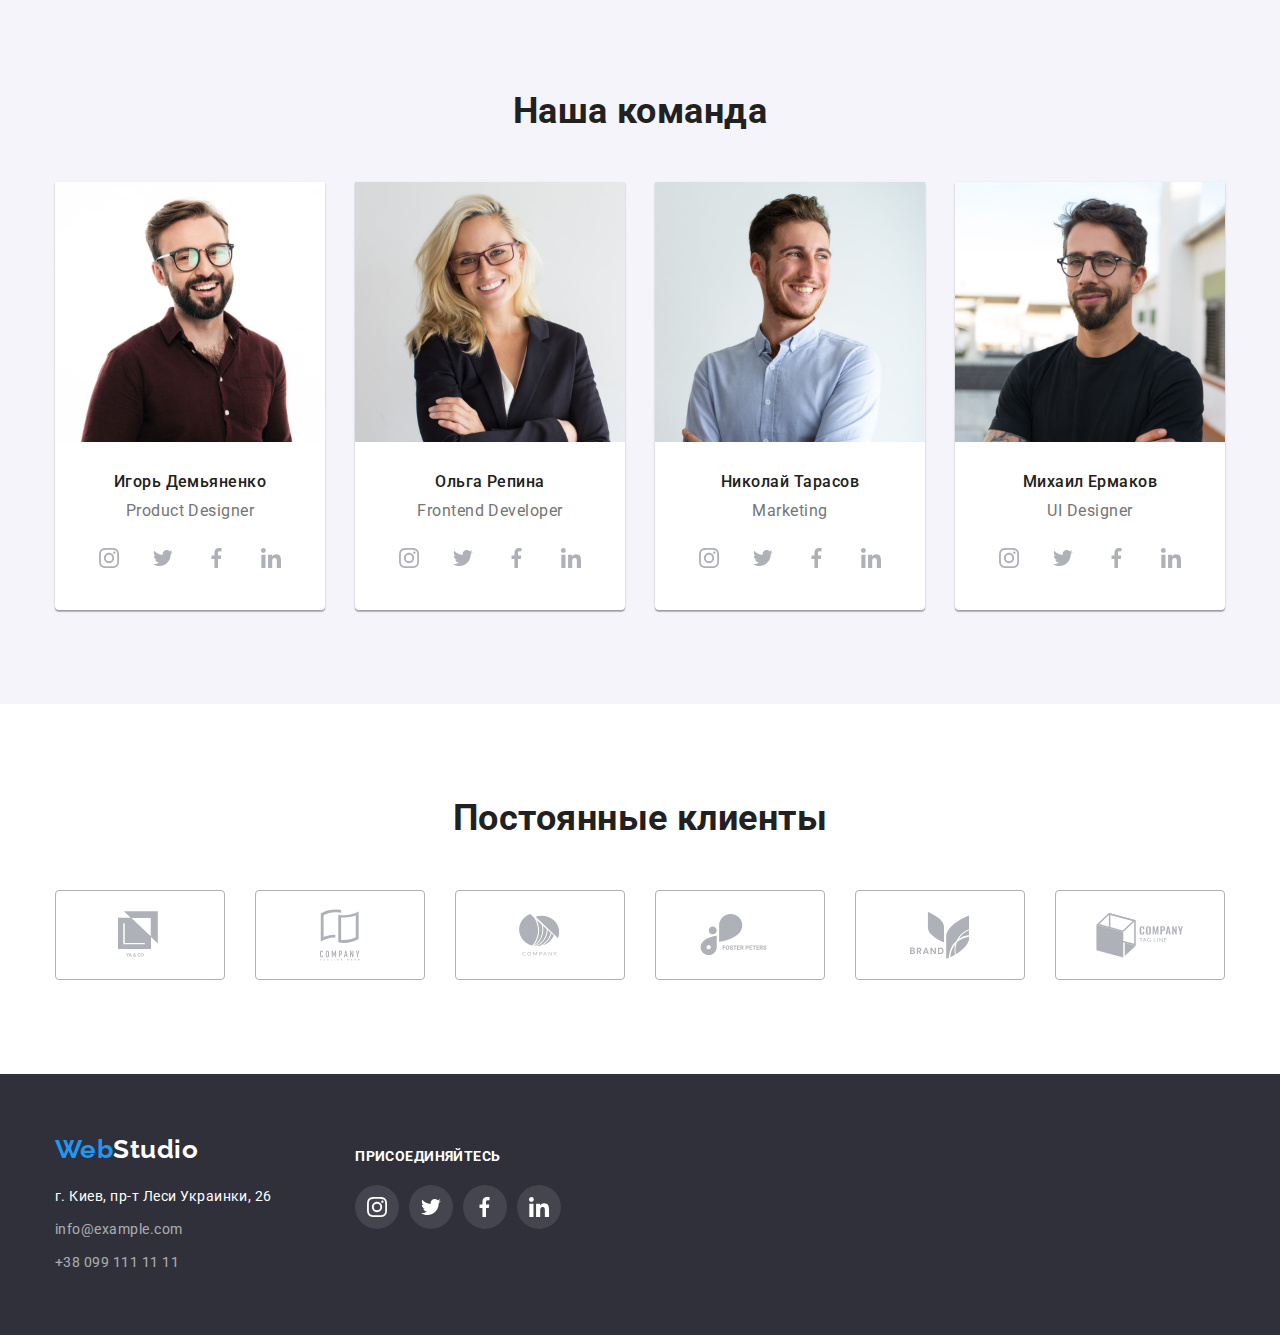
==== commit fb459b62: "вносит правки ментора" ====
--- a/index.html
+++ b/index.html
@@ -123,29 +123,29 @@
 
                     <ul class="social-icons">
                       <li class="social-icons-item">
-                        <a href="" class="social-icons-link" target="_blank" rel="noopener noreferrer" area-label="instagram">
-                          <svg class="icon">
+                        <a href="" class="social-icons-link" target="_blank" rel="noopener noreferrer">
+                          <svg class="icon" area-label="instagram">
                             <use href="images/icons.svg#icon-instagram"></use>
                           </svg>
                         </a>
                       </li>
                       <li class="social-icons-item">
-                        <a href="" class="social-icons-link" target="_blank" rel="noopener noreferrer" area-label="twitter">
-                          <svg class="icon">
+                        <a href="" class="social-icons-link" target="_blank" rel="noopener noreferrer">
+                          <svg class="icon" area-label="twitter">
                             <use href="images/icons.svg#icon-twitter"></use>
                           </svg>
                         </a>  
                       </li>
                       <li class="social-icons-item">
-                        <a href="" class="social-icons-link" target="_blank" rel="noopener noreferrer" area-label="facebook">
-                          <svg class="icon">
+                        <a href="" class="social-icons-link" target="_blank" rel="noopener noreferrer">
+                          <svg class="icon" area-label="facebook">
                             <use href="images/icons.svg#icon-facebook"></use>
                           </svg>
                         </a>
                       </li>
                       <li class="social-icons-item">
-                        <a href="" class="social-icons-link" target="_blank" rel="noopener noreferrer" area-label="linkedin">
-                          <svg class="icon">
+                        <a href="" class="social-icons-link" target="_blank" rel="noopener noreferrer">
+                          <svg class="icon" area-label="linkedin">
                             <use href="images/icons.svg#icon-linkedin"></use>
                           </svg>
                         </a>
@@ -162,29 +162,29 @@
 
                    <ul class="social-icons">
                     <li class="social-icons-item">
-                      <a href="" class="social-icons-link" target="_blank" rel="noopener noreferrer" area-label="instagram">
-                        <svg class="icon">
+                      <a href="" class="social-icons-link" target="_blank" rel="noopener noreferrer">
+                        <svg class="icon" area-label="instagram">
                           <use href="images/icons.svg#icon-instagram"></use>
                         </svg>
                       </a>
                     </li>
                     <li class="social-icons-item">
-                      <a href="" class="social-icons-link" target="_blank" rel="noopener noreferrer" area-label="twitter">
-                        <svg class="icon">
+                      <a href="" class="social-icons-link" target="_blank" rel="noopener noreferrer">
+                        <svg class="icon" area-label="twitter">
                           <use href="images/icons.svg#icon-twitter"></use>
                         </svg>
                       </a>  
                     </li>
                     <li class="social-icons-item">
-                      <a href="" class="social-icons-link" target="_blank" rel="noopener noreferrer" area-label="facebook">
-                        <svg class="icon">
+                      <a href="" class="social-icons-link" target="_blank" rel="noopener noreferrer">
+                        <svg class="icon" area-label="facebook">
                           <use href="images/icons.svg#icon-facebook"></use>
                         </svg>
                       </a>
                     </li>
                     <li class="social-icons-item">
-                      <a href="" class="social-icons-link" target="_blank" rel="noopener noreferrer" area-label="linkedin">
-                        <svg class="icon">
+                      <a href="" class="social-icons-link" target="_blank" rel="noopener noreferrer">
+                        <svg class="icon" area-label="linkedin">
                           <use href="images/icons.svg#icon-linkedin"></use>
                         </svg>
                       </a>
@@ -201,29 +201,29 @@
 
                     <ul class="social-icons">
                       <li class="social-icons-item">
-                        <a href="" class="social-icons-link" target="_blank" rel="noopener noreferrer" area-label="instagram">
-                          <svg class="icon">
+                        <a href="" class="social-icons-link" target="_blank" rel="noopener noreferrer">
+                          <svg class="icon" area-label="instagram">
                             <use href="images/icons.svg#icon-instagram"></use>
                           </svg>
                         </a>
                       </li>
                       <li class="social-icons-item">
-                        <a href="" class="social-icons-link" target="_blank" rel="noopener noreferrer" area-label="twitter">
-                          <svg class="icon">
+                        <a href="" class="social-icons-link" target="_blank" rel="noopener noreferrer">
+                          <svg class="icon" area-label="twitter">
                             <use href="images/icons.svg#icon-twitter"></use>
                           </svg>
                         </a>  
                       </li>
                       <li class="social-icons-item">
-                        <a href="" class="social-icons-link" target="_blank" rel="noopener noreferrer" area-label="facebook">
-                          <svg class="icon">
+                        <a href="" class="social-icons-link" target="_blank" rel="noopener noreferrer">
+                          <svg class="icon" area-label="facebook">
                             <use href="images/icons.svg#icon-facebook"></use>
                           </svg>
                         </a>
                       </li>
                       <li class="social-icons-item">
-                        <a href="" class="social-icons-link" target="_blank" rel="noopener noreferrer" area-label="linkedin">
-                          <svg class="icon">
+                        <a href="" class="social-icons-link" target="_blank" rel="noopener noreferrer">
+                          <svg class="icon" area-label="linkedin">
                             <use href="images/icons.svg#icon-linkedin"></use>
                           </svg>
                         </a>
@@ -240,29 +240,29 @@
 
                     <ul class="social-icons">
                       <li class="social-icons-item">
-                        <a href="" class="social-icons-link" target="_blank" rel="noopener noreferrer" area-label="instagram">
-                          <svg class="icon">
+                        <a href="" class="social-icons-link" target="_blank" rel="noopener noreferrer">
+                          <svg class="icon" area-label="instagram">
                             <use href="images/icons.svg#icon-instagram"></use>
                           </svg>
                         </a>
                       </li>
                       <li class="social-icons-item">
-                        <a href="" class="social-icons-link" target="_blank" rel="noopener noreferrer" area-label="twitter">
-                          <svg class="icon">
+                        <a href="" class="social-icons-link" target="_blank" rel="noopener noreferrer">
+                          <svg class="icon" area-label="twitter">
                             <use href="images/icons.svg#icon-twitter"></use>
                           </svg>
                         </a>  
                       </li>
                       <li class="social-icons-item">
-                        <a href="" class="social-icons-link" target="_blank" rel="noopener noreferrer" area-label="facebook">
-                          <svg class="icon">
+                        <a href="" class="social-icons-link" target="_blank" rel="noopener noreferrer">
+                          <svg class="icon" area-label="facebook">
                             <use href="images/icons.svg#icon-facebook"></use>
                           </svg>
                         </a>
                       </li>
                       <li class="social-icons-item">
-                        <a href="" class="social-icons-link" target="_blank" rel="noopener noreferrer" area-label="linkedin"> 
-                          <svg class="icon">
+                        <a href="" class="social-icons-link" target="_blank" rel="noopener noreferrer"> 
+                          <svg class="icon" area-label="linkedin">
                             <use href="images/icons.svg#icon-linkedin"></use>
                           </svg>
                         </a>
@@ -278,48 +278,48 @@
             <h2 class="section-title">Постоянные клиенты</h2>
             <ul class="clients-list">
               <li class="clients-item">
-                <a href="" class="clients-link" target="_blank" rel="noopener noreferrer" area-label="linkedin">
-                  <svg class="clients-icon" width="44" height="49">
+                <a href="" class="clients-link" target="_blank" rel="noopener noreferrer" >
+                  <svg class="clients-icon" width="44" height="49" area-label="Первый клиент">
                     <use href="images/icons.svg#icon-logo-1"></use>
                   </svg>
                 </a>
               </li>
 
               <li class="clients-item">
-                <a href="" class="clients-link" target="_blank" rel="noopener noreferrer" area-label="linkedin">
-                  <svg class="clients-icon" width="40" height="52">
+                <a href="" class="clients-link" target="_blank" rel="noopener noreferrer" >
+                  <svg class="clients-icon" width="40" height="52" area-label="Второй клиент">
                     <use href="images/icons.svg#icon-logo-2"></use>
                   </svg>
                 </a>
               </li>
 
               <li class="clients-item">
-                <a href="" class="clients-link" target="_blank" rel="noopener noreferrer" area-label="linkedin">
-                  <svg class="clients-icon" width="41" height="42">
+                <a href="" class="clients-link" target="_blank" rel="noopener noreferrer" >
+                  <svg class="clients-icon" width="41" height="42" area-label="Третий клиент">
                     <use href="images/icons.svg#icon-logo-3"></use>
                   </svg>
                 </a>
               </li>
 
               <li class="clients-item">
-                <a href="" class="clients-link" target="_blank" rel="noopener noreferrer" area-label="linkedin">
-                  <svg class="clients-icon" width="80" height="42">
+                <a href="" class="clients-link" target="_blank" rel="noopener noreferrer">
+                  <svg class="clients-icon" width="80" height="42"  area-label="Четвертый клиент">
                     <use href="images/icons.svg#icon-logo-4"></use>
                   </svg>
                 </a>
               </li>
 
               <li class="clients-item">
-                <a href="" class="clients-link" target="_blank" rel="noopener noreferrer" area-label="linkedin">
-                  <svg class="clients-icon" width="59" height="47">
+                <a href="" class="clients-link" target="_blank" rel="noopener noreferrer">
+                  <svg class="clients-icon" width="59" height="47" area-label="Пятый клиент">
                     <use href="images/icons.svg#icon-logo-5"></use>
                   </svg>
                 </a>
               </li>
 
               <li class="clients-item">
-                <a href="" class="clients-link" target="_blank" rel="noopener noreferrer" area-label="linkedin">
-                  <svg class="clients-icon" width="88" height="45">
+                <a href="" class="clients-link" target="_blank" rel="noopener noreferrer">
+                  <svg class="clients-icon" width="88" height="45" area-label="Шестой клиент">
                     <use href="images/icons.svg#icon-logo-6"></use>
                   </svg>
                 </a>
@@ -350,29 +350,29 @@
 
         <ul class="social-icons">
           <li class="social-icons-item">
-            <a href="" class="social-icons-link" target="_blank" rel="noopener noreferrer" area-label="instagram">
-              <svg class="icon footer-icon">
+            <a href="" class="social-icons-link" target="_blank" rel="noopener noreferrer">
+              <svg class="icon footer-icon" area-label="instagram">
                 <use href="images/icons.svg#icon-instagram"></use>
               </svg>
             </a>
           </li>
           <li class="social-icons-item">
-            <a href="" class="social-icons-link" target="_blank" rel="noopener noreferrer" area-label="twitter">
-              <svg class="icon footer-icon">
+            <a href="" class="social-icons-link" target="_blank" rel="noopener noreferrer">
+              <svg class="icon footer-icon" area-label="twitter">
                 <use href="images/icons.svg#icon-twitter"></use>
               </svg>
             </a>  
           </li>
           <li class="social-icons-item">
-            <a href="" class="social-icons-link" target="_blank" rel="noopener noreferrer" area-label="facebook">
-              <svg class="icon footer-icon">
+            <a href="" class="social-icons-link" target="_blank" rel="noopener noreferrer">
+              <svg class="icon footer-icon" area-label="facebook">
                 <use href="images/icons.svg#icon-facebook"></use>
               </svg>
             </a>
           </li>
           <li class="social-icons-item">
-            <a href="" class="social-icons-link" target="_blank" rel="noopener noreferrer" area-label="linkedin">
-              <svg class="icon footer-icon">
+            <a href="" class="social-icons-link" target="_blank" rel="noopener noreferrer">
+              <svg class="icon footer-icon" area-label="linkedin">
                 <use href="images/icons.svg#icon-linkedin"></use>
               </svg>
             </a>
@@ -380,7 +380,13 @@
         </ul>
     
       </div>
+
+      <div class="big-container-contacts-footer">
+
+      </div>
     </div>
+
+      
       </div>
     </footer>
 
--- a/css/styles.css
+++ b/css/styles.css
@@ -440,21 +440,23 @@
 }
 .address-mail {
     display: inline-block;
+    text-decoration: none;
+    color: var(--text-color-accent);
+    opacity: 0.6;
+}
+.footer-hover { 
+    font-weight: 400;
+}
+.footer-hover:not(:last-child) {
     margin-bottom: 9px;
-    text-decoration: none;
-    color: var(--text-color-accent);
-    opacity: 0.6;
-}
-.footer-hover {
-    margin-bottom: 9px;
-    font-weight: 400;
 }
 .footer-hover:focus,
 .footer-hover:hover {
     color: var(--accent-color);
 }
 
-.container-contacts-footer p {
+.container-contacts-footer>p {
+    margin-top: 15px;
     margin-bottom: 20px;
     font-weight: 700;
     font-size: 14px;
@@ -471,14 +473,19 @@
 }
 .footer-container {
     display: flex;
-    flex-wrap: wrap;
     margin-top: calc(-1 * var(--card-set-gap));
     margin-left: calc(-1 * var(--card-set-gap));
 }
 .container-contacts-footer {
     margin-left: var(--card-set-gap);
     margin-top: var(--card-set-gap);
-    flex-basis: calc((100% - 3 * 30px) / 3);
+    /*flex-basis: calc((100% - 3 * 30px) / 3);*/
+    flex-basis: calc((50% - 45px) / 2);
+}
+.big-container-contacts-footer {
+    margin-left: var(--card-set-gap);
+    margin-top: var(--card-set-gap);
+    flex-basis: calc(50% - 15px);
 }
 .social-icons-link:hover,
 .social-icons-link:focus {
